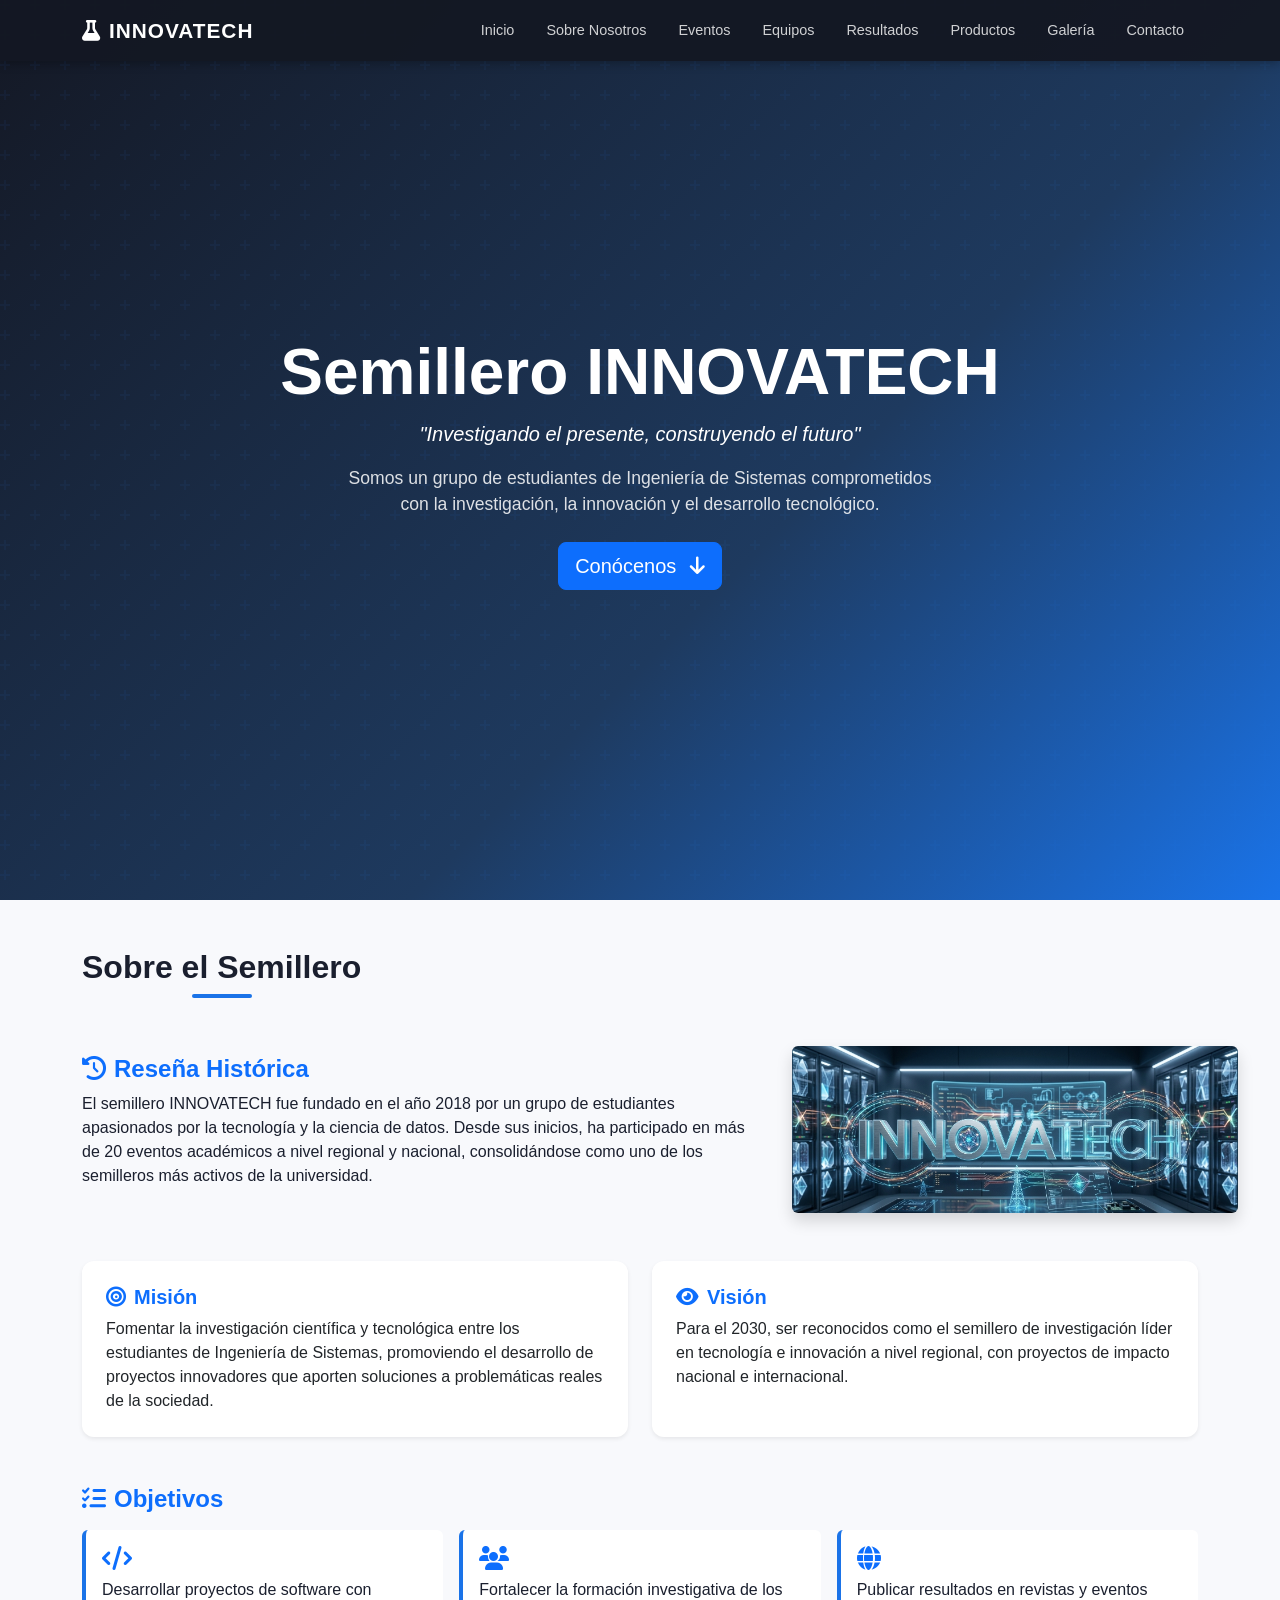
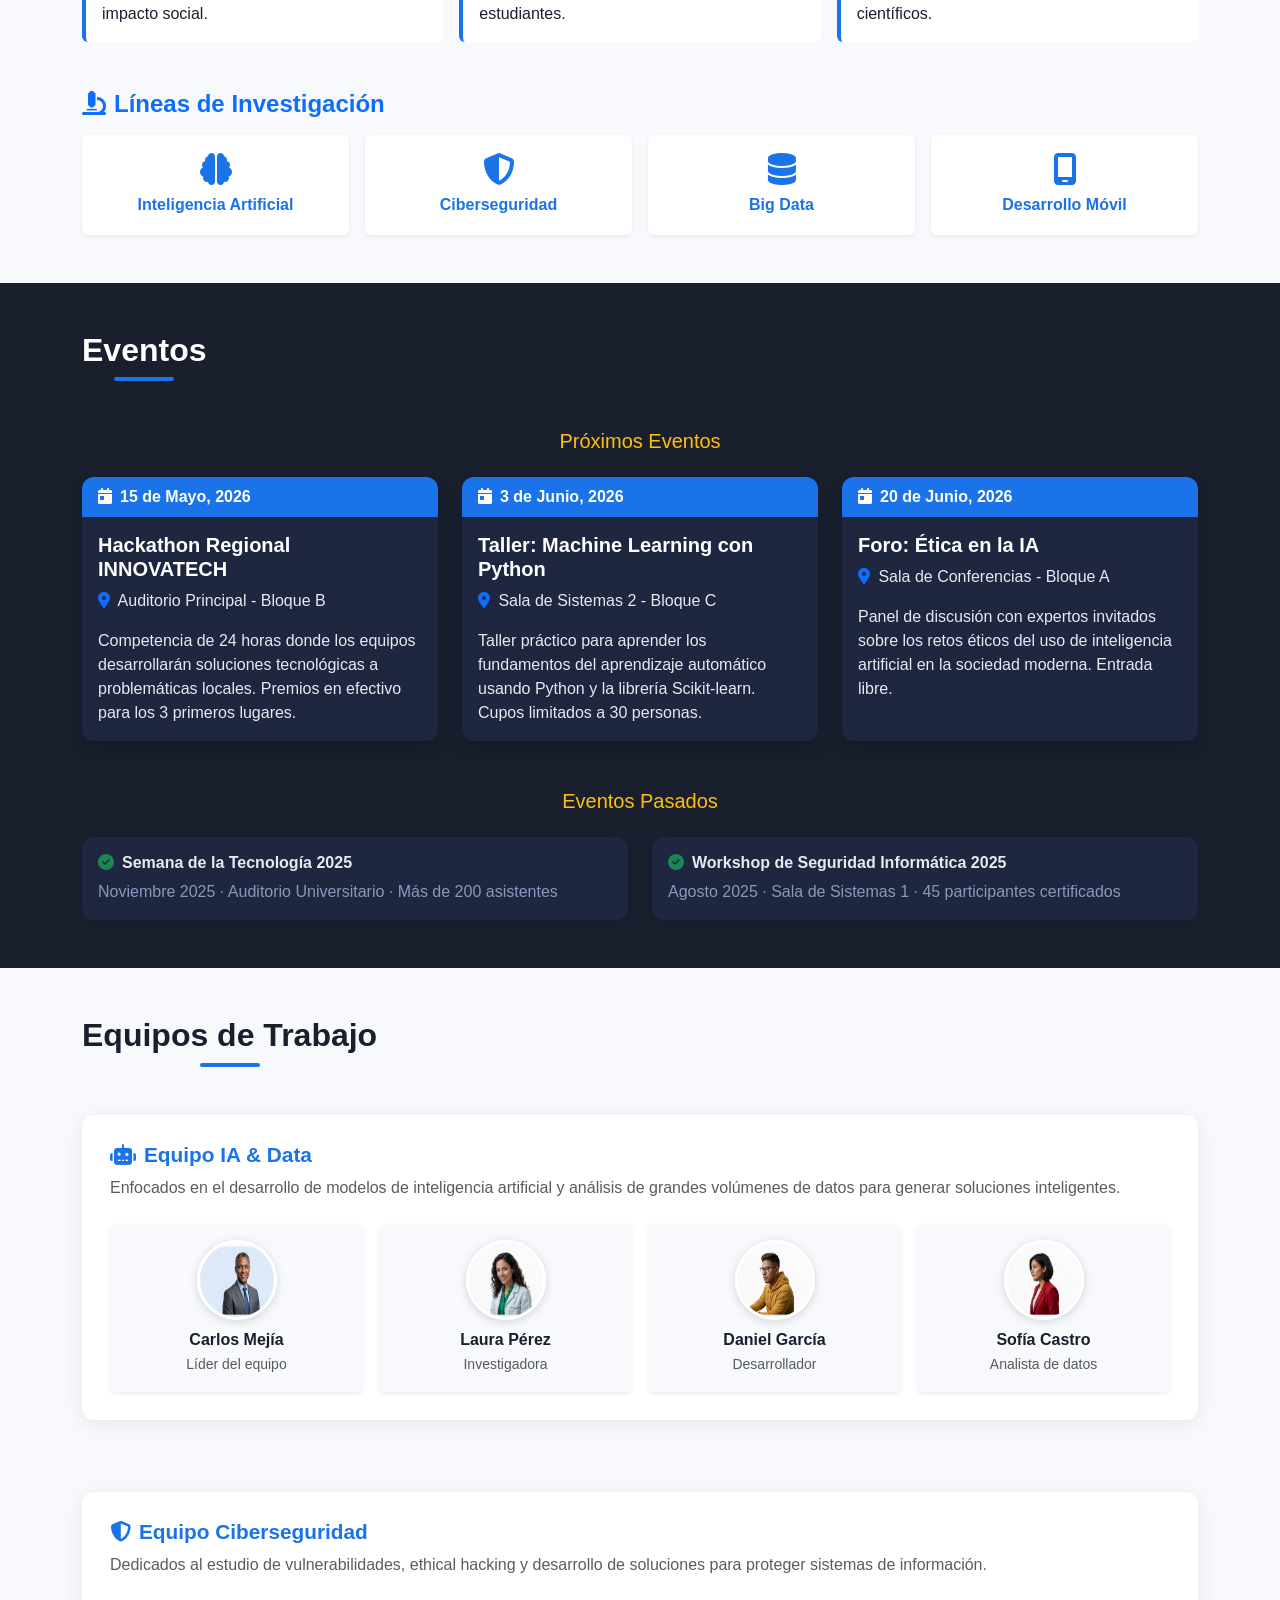
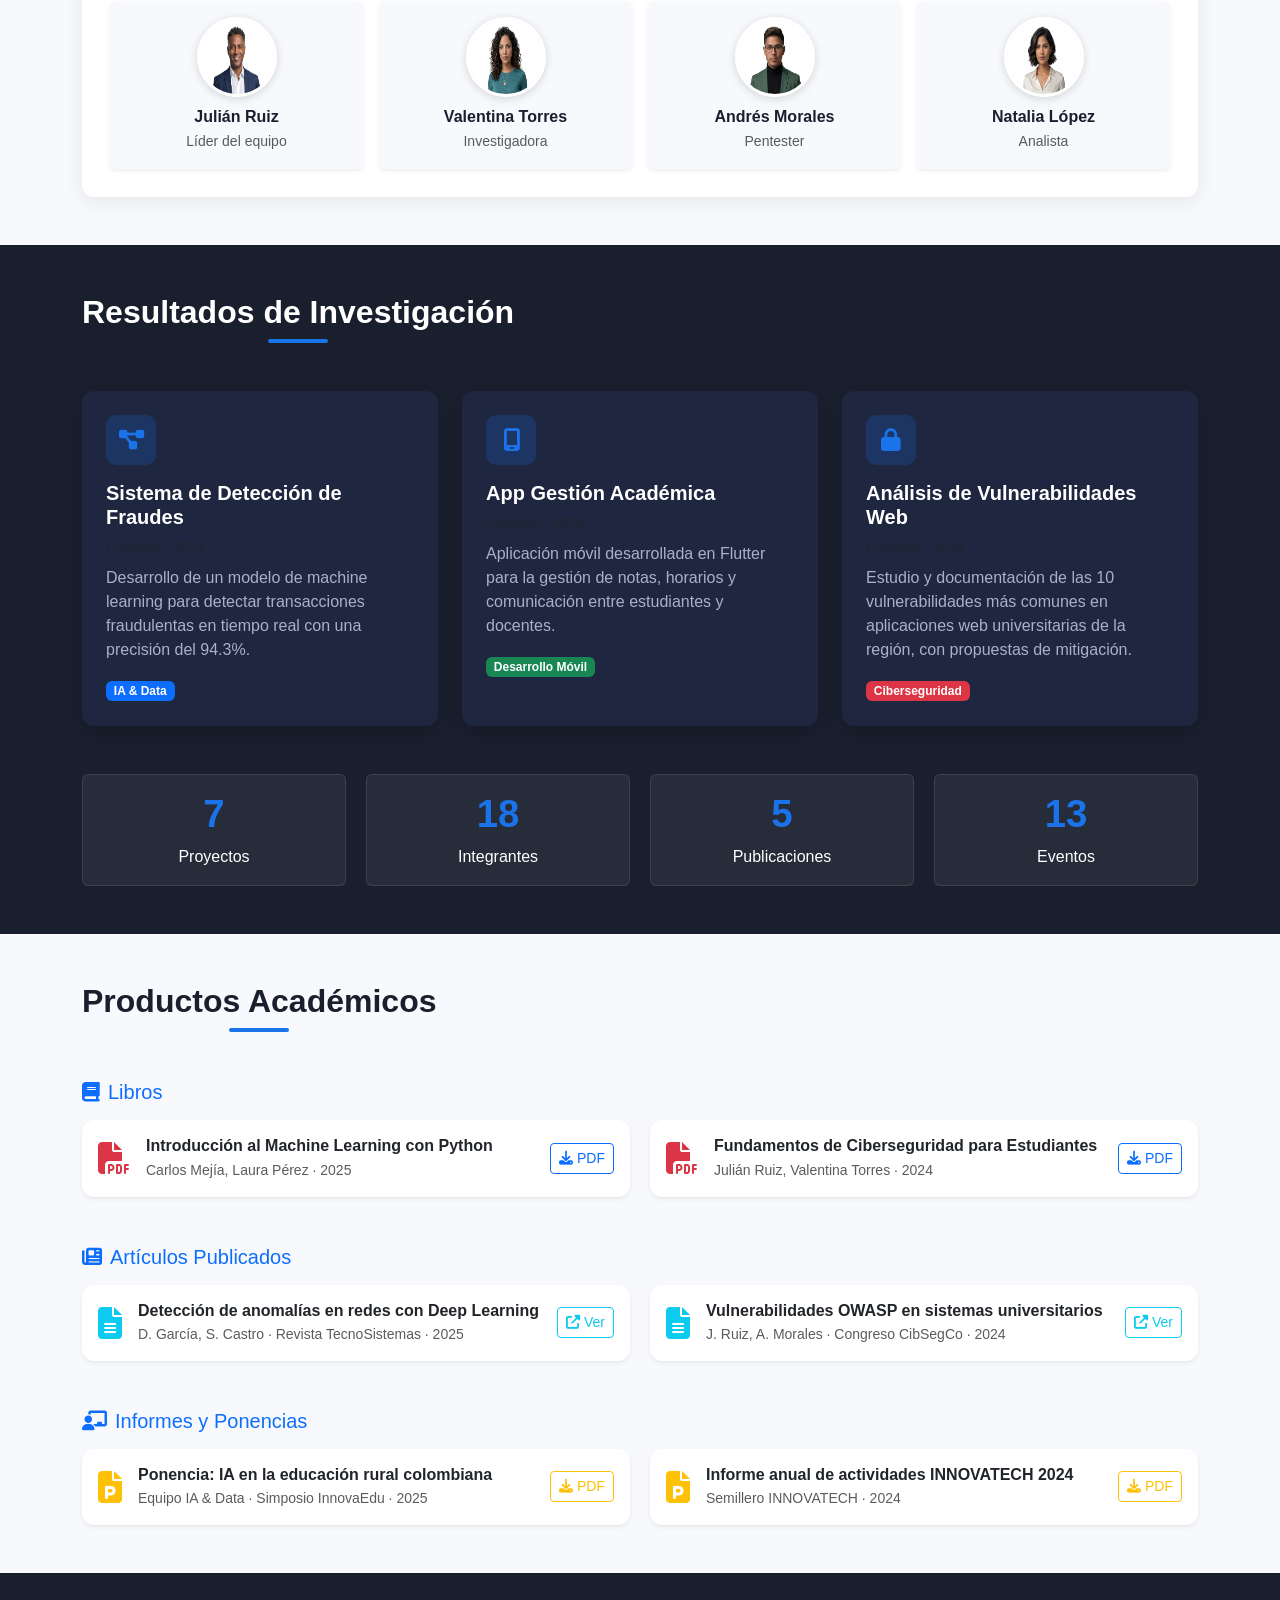
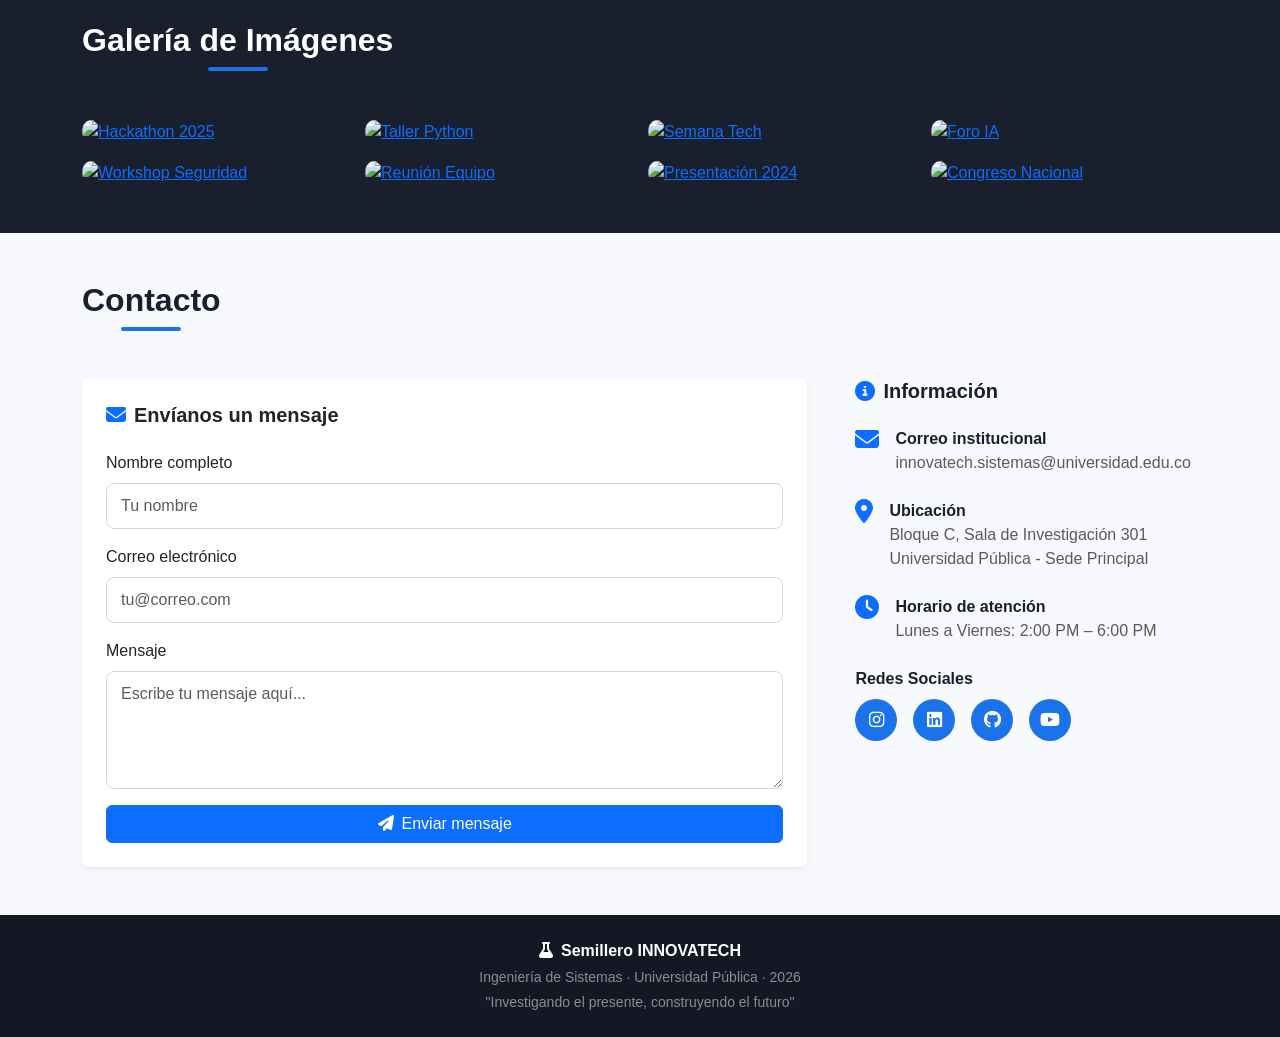
==== index.html @ f6a315cf "Entregable" ====
<!DOCTYPE html>
<html lang="es">

<head>
    <meta charset="UTF-8" />
    <meta name="viewport" content="width=device-width, initial-scale=1.0" />
    <title>INNOVATECH - Semillero de Investigación</title>

    <link rel="stylesheet" href="https://cdn.jsdelivr.net/npm/bootstrap@5.3.0/dist/css/bootstrap.min.css" />
    <link rel="stylesheet" href="https://cdnjs.cloudflare.com/ajax/libs/font-awesome/6.4.0/css/all.min.css" />
    <link rel="stylesheet" href="https://unpkg.com/aos@2.3.1/dist/aos.css" />
    <link rel="stylesheet" href="https://cdnjs.cloudflare.com/ajax/libs/animate.css/4.1.1/animate.min.css" />
    <link rel="stylesheet" href="https://cdnjs.cloudflare.com/ajax/libs/lightbox2/2.11.4/css/lightbox.min.css" />
    <link rel="stylesheet" href="./styles.css" />
</head>

<body>

    <!-- ======= HEADER ======= -->
    <header id="home"> 
        <div class="hero-content container text-center text-white">
            <h1 class="display-3 fw-bold animate__animated animate__fadeInDown">
                Semillero INNOVATECH
            </h1>
            <p class="lead animate__animated animate__fadeInUp animate__delay-1s">
                <em>"Investigando el presente, construyendo el futuro"</em>
            </p>
            <p class="mt-3 animate__animated animate__fadeIn animate__delay-2s hero-desc">
                Somos un grupo de estudiantes de Ingeniería de Sistemas comprometidos
                con la investigación, la innovación y el desarrollo tecnológico.
            </p>
            <a href="#sobre" class="btn btn-primary btn-lg mt-4 animate__animated animate__fadeInUp animate__delay-2s">
                Conócenos <i class="fas fa-arrow-down ms-2"></i>
            </a>
        </div>
    </header>
     
    <!-- ======= NAV ======= -->
    <nav id="navbar" class="navbar navbar-expand-lg navbar-dark">
        <div class="container">
            <a class="navbar-brand fw-bold" href="#home">
                <i class="fas fa-flask me-2"></i>INNOVATECH
            </a>
            <button class="navbar-toggler" type="button" data-bs-toggle="collapse" data-bs-target="#navMenu">
                <span class="navbar-toggler-icon"></span>
            </button>
            <div class="collapse navbar-collapse" id="navMenu">
                <ul class="navbar-nav ms-auto gap-1">
                    <li class="nav-item"><a class="nav-link" href="#home">Inicio</a></li>
                    <li class="nav-item"><a class="nav-link" href="#sobre">Sobre Nosotros</a></li>
                    <li class="nav-item"><a class="nav-link" href="#eventos">Eventos</a></li>
                    <li class="nav-item"><a class="nav-link" href="#equipos">Equipos</a></li>
                    <li class="nav-item"><a class="nav-link" href="#resultados">Resultados</a></li>
                    <li class="nav-item"><a class="nav-link" href="#productos">Productos</a></li>
                    <li class="nav-item"><a class="nav-link" href="#galeria">Galería</a></li>
                    <li class="nav-item"><a class="nav-link" href="#contacto">Contacto</a></li>
                </ul>
            </div>
        </div>
    </nav>

    <!-- ======= MAIN ======= -->
    <main>

        <!-- ======= SOBRE EL SEMILLERO ======= -->
        <section id="sobre" class="section-light">
            <div class="container py-5">
                <h2 class="section-title text-center mb-5" data-aos="fade-up">Sobre el Semillero</h2>

                <!-- Reseña histórica -->
                <div class="sobre-grid mb-5">
                    <article data-aos="fade-right">
                        <h4 class="fw-bold text-primary"><i class="fas fa-history me-2"></i>Reseña Histórica</h4>
                        <p>
                            El semillero INNOVATECH fue fundado en el año 2018 por un grupo de estudiantes
                            apasionados por la tecnología y la ciencia de datos. Desde sus inicios, ha
                            participado en más de 20 eventos académicos a nivel regional y nacional,
                            consolidándose como uno de los semilleros más activos de la universidad.
                        </p>
                    </article>
                    <aside data-aos="fade-left">
                        <img src="../img/nombre.png" class="img-fluid rounded shadow" alt="Historia del semillero" />
                    </aside>
                </div>

                <!-- Misión y Visión -->
                <div class="mision-grid mb-5">
                    <article class="card border-0 shadow-sm sobre-card" data-aos="zoom-in">
                        <div class="card-body p-4">
                            <h5 class="fw-bold text-primary"><i class="fas fa-bullseye me-2"></i>Misión</h5>
                            <p class="mb-0">
                                Fomentar la investigación científica y tecnológica entre los estudiantes de
                                Ingeniería de Sistemas, promoviendo el desarrollo de proyectos innovadores
                                que aporten soluciones a problemáticas reales de la sociedad.
                            </p>
                        </div>
                    </article>
                    <article class="card border-0 shadow-sm sobre-card" data-aos="zoom-in" data-aos-delay="100">
                        <div class="card-body p-4">
                            <h5 class="fw-bold text-primary"><i class="fas fa-eye me-2"></i>Visión</h5>
                            <p class="mb-0">
                                Para el 2030, ser reconocidos como el semillero de investigación líder en
                                tecnología e innovación a nivel regional, con proyectos de impacto nacional
                                e internacional.
                            </p>
                        </div>
                    </article>
                </div>

                <!-- Objetivos -->
                <div class="mb-5" data-aos="fade-up">
                    <h4 class="fw-bold text-primary mb-3"><i class="fas fa-list-check me-2"></i>Objetivos</h4>
                    <div class="objetivos-grid">
                        <div class="objetivo-item p-3 rounded">
                            <i class="fas fa-code text-primary fs-4 mb-2"></i>
                            <p class="mb-0">Desarrollar proyectos de software con impacto social.</p>
                        </div>
                        <div class="objetivo-item p-3 rounded">
                            <i class="fas fa-users text-primary fs-4 mb-2"></i>
                            <p class="mb-0">Fortalecer la formación investigativa de los estudiantes.</p>
                        </div>
                        <div class="objetivo-item p-3 rounded">
                            <i class="fas fa-globe text-primary fs-4 mb-2"></i>
                            <p class="mb-0">Publicar resultados en revistas y eventos científicos.</p>
                        </div>
                    </div>
                </div>

                <!-- Líneas de investigación -->
                <div data-aos="fade-up">
                    <h4 class="fw-bold text-primary mb-3"><i class="fas fa-microscope me-2"></i>Líneas de Investigación
                    </h4>
                    <div class="lineas-grid">
                        <div class="linea-card text-center p-3 rounded shadow-sm">
                            <i class="fas fa-brain fs-2 mb-2"></i>
                            <p class="mb-0 fw-semibold">Inteligencia Artificial</p>
                        </div>
                        <div class="linea-card text-center p-3 rounded shadow-sm">
                            <i class="fas fa-shield-halved fs-2 mb-2"></i>
                            <p class="mb-0 fw-semibold">Ciberseguridad</p>
                        </div>
                        <div class="linea-card text-center p-3 rounded shadow-sm">
                            <i class="fas fa-database fs-2 mb-2"></i>
                            <p class="mb-0 fw-semibold">Big Data</p>
                        </div>
                        <div class="linea-card text-center p-3 rounded shadow-sm">
                            <i class="fas fa-mobile-screen fs-2 mb-2"></i>
                            <p class="mb-0 fw-semibold">Desarrollo Móvil</p>
                        </div>
                    </div>
                </div>
            </div>
        </section>

        <!-- ======= EVENTOS ======= -->
        <section id="eventos" class="section-dark">
            <div class="container py-5">
                <h2 class="section-title text-center mb-5 text-white" data-aos="fade-up">Eventos</h2>

                <h5 class="text-center text-warning mb-4" data-aos="fade-up">Próximos Eventos</h5>
                <div class="eventos-grid mb-5">
                    <article class="card evento-card border-0 shadow" data-aos="fade-up">
                        <div class="card-header evento-header">
                            <i class="fas fa-calendar-day me-2"></i>15 de Mayo, 2026
                        </div>
                        <div class="card-body">
                            <h5 class="card-title fw-bold">Hackathon Regional INNOVATECH</h5>
                            <p class="card-text"><i class="fas fa-location-dot text-primary me-1"></i> Auditorio
                                Principal - Bloque B</p>
                            <p class="card-text">Competencia de 24 horas donde los equipos desarrollarán soluciones
                                tecnológicas a problemáticas locales. Premios en efectivo para los 3 primeros lugares.
                            </p>
                        </div>
                    </article>
                    <article class="card evento-card border-0 shadow" data-aos="fade-up" data-aos-delay="100">
                        <div class="card-header evento-header">
                            <i class="fas fa-calendar-day me-2"></i>3 de Junio, 2026
                        </div>
                        <div class="card-body">
                            <h5 class="card-title fw-bold">Taller: Machine Learning con Python</h5>
                            <p class="card-text"><i class="fas fa-location-dot text-primary me-1"></i> Sala de Sistemas
                                2 - Bloque C</p>
                            <p class="card-text">Taller práctico para aprender los fundamentos del aprendizaje
                                automático usando Python y la librería Scikit-learn. Cupos limitados a 30 personas.</p>
                        </div>
                    </article>
                    <article class="card evento-card border-0 shadow" data-aos="fade-up" data-aos-delay="200">
                        <div class="card-header evento-header">
                            <i class="fas fa-calendar-day me-2"></i>20 de Junio, 2026
                        </div>
                        <div class="card-body">
                            <h5 class="card-title fw-bold">Foro: Ética en la IA</h5>
                            <p class="card-text"><i class="fas fa-location-dot text-primary me-1"></i> Sala de
                                Conferencias - Bloque A</p>
                            <p class="card-text">Panel de discusión con expertos invitados sobre los retos éticos del
                                uso de inteligencia artificial en la sociedad moderna. Entrada libre.</p>
                        </div>
                    </article>
                </div>

                <h5 class="text-center text-warning mb-4" data-aos="fade-up">Eventos Pasados</h5>
                <div class="eventos-pasados-grid">
                    <article class="card evento-pasado border-0 shadow-sm" data-aos="fade-up">
                        <div class="card-body">
                            <h6 class="fw-bold"><i class="fas fa-check-circle text-success me-2"></i>Semana de la
                                Tecnología 2025</h6>
                            <p class="text-muted mb-0">Noviembre 2025 · Auditorio Universitario · Más de 200 asistentes
                            </p>
                        </div>
                    </article>
                    <article class="card evento-pasado border-0 shadow-sm" data-aos="fade-up" data-aos-delay="100">
                        <div class="card-body">
                            <h6 class="fw-bold"><i class="fas fa-check-circle text-success me-2"></i>Workshop de
                                Seguridad Informática 2025</h6>
                            <p class="text-muted mb-0">Agosto 2025 · Sala de Sistemas 1 · 45 participantes certificados
                            </p>
                        </div>
                    </article>
                </div>
            </div>
        </section>

        <!-- ======= EQUIPOS ======= -->
        <section id="equipos" class="section-light">
            <div class="container py-5">
                <h2 class="section-title text-center mb-5" data-aos="fade-up">Equipos de Trabajo</h2>
                 
                <!-- Equipo 1 -->
                <div class="equipo-bloque mb-5" data-aos="fade-up">
                    <div class="equipo-header mb-4">
                        <h4><i class="fas fa-robot me-2"></i>Equipo IA & Data</h4>
                        <p class="text-muted">Enfocados en el desarrollo de modelos de inteligencia artificial y
                            análisis de
                            grandes volúmenes de datos para generar soluciones inteligentes.</p>
                    </div>
                    <div class="integrantes-grid">
                        <div class="integrante-card text-center p-3 rounded shadow-sm" data-aos="zoom-in">
                            <img src="../img/perfil_carlos.png" class="rounded-circle mb-2" width="80" height="80"
                                alt="Carlos Mejía" />
                            <p class="fw-bold mb-0">Carlos Mejía</p>
                            <small class="text-muted">Líder del equipo</small>
                        </div>
                        <div class="integrante-card text-center p-3 rounded shadow-sm" data-aos="zoom-in"
                            data-aos-delay="50">
                            <img src="../img/perfil_laura.png" class="rounded-circle mb-2" width="80" height="80"
                                alt="Laura Pérez" />
                            <p class="fw-bold mb-0">Laura Pérez</p>
                            <small class="text-muted">Investigadora</small>
                        </div>
                        <div class="integrante-card text-center p-3 rounded shadow-sm" data-aos="zoom-in"
                            data-aos-delay="100">
                            <img src="../img/perfil_daniel.png" class="rounded-circle mb-2" width="80" height="80"
                                alt="Daniel García" />
                            <p class="fw-bold mb-0">Daniel García</p>
                            <small class="text-muted">Desarrollador</small>
                        </div>
                        <div class="integrante-card text-center p-3 rounded shadow-sm" data-aos="zoom-in"
                            data-aos-delay="150">
                            <img src="../img/perfil_sofia.png" class="rounded-circle mb-2" width="80" height="80"
                                alt="Sofía Castro" />
                            <p class="fw-bold mb-0">Sofía Castro</p>
                            <small class="text-muted">Analista de datos</small>
                        </div>
                    </div>
                </div>
                 
                <!-- Equipo 2 -->
                <div class="equipo-bloque" data-aos="fade-up">
                    <div class="equipo-header mb-4">
                        <h4><i class="fas fa-shield-halved me-2"></i>Equipo Ciberseguridad</h4>
                        <p class="text-muted">Dedicados al estudio de vulnerabilidades, ethical hacking y desarrollo de
                            soluciones para proteger sistemas de información.</p>
                    </div>
                    <div class="integrantes-grid">
                        <div class="integrante-card text-center p-3 rounded shadow-sm" data-aos="zoom-in">
                            <img src="../img/perfil_julian.png" class="rounded-circle mb-2" width="80" height="80"
                                alt="Julián Ruiz" />
                            <p class="fw-bold mb-0">Julián Ruiz</p>
                            <small class="text-muted">Líder del equipo</small>
                        </div>
                        <div class="integrante-card text-center p-3 rounded shadow-sm" data-aos="zoom-in"
                            data-aos-delay="50">
                            <img src="../img/perfil_valentina.png" class="rounded-circle mb-2" width="80" height="80"
                                alt="Valentina Torres" />
                            <p class="fw-bold mb-0">Valentina Torres</p>
                            <small class="text-muted">Investigadora</small>
                        </div>
                        <div class="integrante-card text-center p-3 rounded shadow-sm" data-aos="zoom-in"
                            data-aos-delay="100">
                            <img src="../img/perfil_andres.png" class="rounded-circle mb-2" width="80" height="80"
                                alt="Andrés Morales" />
                            <p class="fw-bold mb-0">Andrés Morales</p>
                            <small class="text-muted">Pentester</small>
                        </div>
                        <div class="integrante-card text-center p-3 rounded shadow-sm" data-aos="zoom-in"
                            data-aos-delay="150">
                            <img src="../img/perfil_natalia.png" class="rounded-circle mb-2" width="80" height="80"
                                alt="Natalia López" />
                            <p class="fw-bold mb-0">Natalia López</p>
                            <small class="text-muted">Analista</small>
                        </div>
                    </div>
                </div>
            </div>
        </section>

        <!-- ======= RESULTADOS ======= -->
        <section id="resultados" class="section-dark">
            <div class="container py-5">
                <h2 class="section-title text-center mb-5 text-white" data-aos="fade-up">Resultados de Investigación
                </h2>

                <!-- Proyectos -->
                <div class="resultados-grid mb-5">
                    <article class="card resultado-card border-0 shadow" data-aos="fade-up">
                        <div class="card-body p-4">
                            <div class="resultado-icon mb-3"><i class="fas fa-project-diagram"></i></div>
                            <h5 class="fw-bold">Sistema de Detección de Fraudes</h5>
                            <p class="text-muted small mb-2">Proyecto · 2025</p>
                            <p>Desarrollo de un modelo de machine learning para detectar transacciones fraudulentas en
                                tiempo real con una precisión del 94.3%.</p>
                            <span class="badge bg-primary">IA & Data</span>
                        </div>
                    </article>
                    <article class="card resultado-card border-0 shadow" data-aos="fade-up" data-aos-delay="100">
                        <div class="card-body p-4">
                            <div class="resultado-icon mb-3"><i class="fas fa-mobile-screen"></i></div>
                            <h5 class="fw-bold">App Gestión Académica</h5>
                            <p class="text-muted small mb-2">Proyecto · 2024</p>
                            <p>Aplicación móvil desarrollada en Flutter para la gestión de notas, horarios y
                                comunicación entre estudiantes y docentes.</p>
                            <span class="badge bg-success">Desarrollo Móvil</span>
                        </div>
                    </article>
                    <article class="card resultado-card border-0 shadow" data-aos="fade-up" data-aos-delay="200">
                        <div class="card-body p-4">
                            <div class="resultado-icon mb-3"><i class="fas fa-lock"></i></div>
                            <h5 class="fw-bold">Análisis de Vulnerabilidades Web</h5>
                            <p class="text-muted small mb-2">Proyecto · 2024</p>
                            <p>Estudio y documentación de las 10 vulnerabilidades más comunes en aplicaciones web
                                universitarias de la región, con propuestas de mitigación.</p>
                            <span class="badge bg-danger">Ciberseguridad</span>
                        </div>
                    </article>
                </div>

                <!-- Estadísticas -->
                <div class="stats-grid text-center text-white">
                    <div class="stat-box p-3 rounded" data-aos="zoom-in">
                        <h2 class="fw-bold stat-number" data-target="12">0</h2>
                        <p class="mb-0">Proyectos</p>
                    </div>
                    <div class="stat-box p-3 rounded" data-aos="zoom-in" data-aos-delay="100">
                        <h2 class="fw-bold stat-number" data-target="28">0</h2>
                        <p class="mb-0">Integrantes</p>
                    </div>
                    <div class="stat-box p-3 rounded" data-aos="zoom-in" data-aos-delay="200">
                        <h2 class="fw-bold stat-number" data-target="8">0</h2>
                        <p class="mb-0">Publicaciones</p>
                    </div>
                    <div class="stat-box p-3 rounded" data-aos="zoom-in" data-aos-delay="300">
                        <h2 class="fw-bold stat-number" data-target="20">0</h2>
                        <p class="mb-0">Eventos</p>
                    </div>
                </div>
            </div>
        </section>

        <!-- ======= PRODUCTOS ACADÉMICOS ======= -->
        <section id="productos" class="section-light">
            <div class="container py-5">
                <h2 class="section-title text-center mb-5" data-aos="fade-up">Productos Académicos</h2>

                <!-- Libros -->
                <h5 class="text-primary mb-3" data-aos="fade-up"><i class="fas fa-book me-2"></i>Libros</h5>
                <div class="productos-grid mb-5">
                    <article class="card producto-card border-0 shadow-sm" data-aos="fade-up">
                        <div class="card-body d-flex align-items-center gap-3">
                            <i class="fas fa-file-pdf text-danger fs-2"></i>
                            <div class="flex-grow-1">
                                <h6 class="fw-bold mb-1">Introducción al Machine Learning con Python</h6>
                                <p class="text-muted small mb-0">Carlos Mejía, Laura Pérez · 2025</p>
                            </div>
                            <a href="#" class="btn btn-sm btn-outline-primary"><i
                                    class="fas fa-download me-1"></i>PDF</a>
                        </div>
                    </article>
                    <article class="card producto-card border-0 shadow-sm" data-aos="fade-up" data-aos-delay="100">
                        <div class="card-body d-flex align-items-center gap-3">
                            <i class="fas fa-file-pdf text-danger fs-2"></i>
                            <div class="flex-grow-1">
                                <h6 class="fw-bold mb-1">Fundamentos de Ciberseguridad para Estudiantes</h6>
                                <p class="text-muted small mb-0">Julián Ruiz, Valentina Torres · 2024</p>
                            </div>
                            <a href="#" class="btn btn-sm btn-outline-primary"><i
                                    class="fas fa-download me-1"></i>PDF</a>
                        </div>
                    </article>
                </div>

                <!-- Artículos -->
                <h5 class="text-primary mb-3" data-aos="fade-up"><i class="fas fa-newspaper me-2"></i>Artículos
                    Publicados</h5>
                <div class="productos-grid mb-5">
                    <article class="card producto-card border-0 shadow-sm" data-aos="fade-up">
                        <div class="card-body d-flex align-items-center gap-3">
                            <i class="fas fa-file-lines text-info fs-2"></i>
                            <div class="flex-grow-1">
                                <h6 class="fw-bold mb-1">Detección de anomalías en redes con Deep Learning</h6>
                                <p class="text-muted small mb-0">D. García, S. Castro · Revista TecnoSistemas · 2025</p>
                            </div>
                            <a href="#" class="btn btn-sm btn-outline-info"><i
                                    class="fas fa-external-link-alt me-1"></i>Ver</a>
                        </div>
                    </article>
                    <article class="card producto-card border-0 shadow-sm" data-aos="fade-up" data-aos-delay="100">
                        <div class="card-body d-flex align-items-center gap-3">
                            <i class="fas fa-file-lines text-info fs-2"></i>
                            <div class="flex-grow-1">
                                <h6 class="fw-bold mb-1">Vulnerabilidades OWASP en sistemas universitarios</h6>
                                <p class="text-muted small mb-0">J. Ruiz, A. Morales · Congreso CibSegCo · 2024</p>
                            </div>
                            <a href="#" class="btn btn-sm btn-outline-info"><i
                                    class="fas fa-external-link-alt me-1"></i>Ver</a>
                        </div>
                    </article>
                </div>

                <!-- Ponencias -->
                <h5 class="text-primary mb-3" data-aos="fade-up"><i class="fas fa-chalkboard-teacher me-2"></i>Informes
                    y Ponencias</h5>
                <div class="productos-grid">
                    <article class="card producto-card border-0 shadow-sm" data-aos="fade-up">
                        <div class="card-body d-flex align-items-center gap-3">
                            <i class="fas fa-file-powerpoint text-warning fs-2"></i>
                            <div class="flex-grow-1">
                                <h6 class="fw-bold mb-1">Ponencia: IA en la educación rural colombiana</h6>
                                <p class="text-muted small mb-0">Equipo IA & Data · Simposio InnovaEdu · 2025</p>
                            </div>
                            <a href="#" class="btn btn-sm btn-outline-warning"><i
                                    class="fas fa-download me-1"></i>PDF</a>
                        </div>
                    </article>
                    <article class="card producto-card border-0 shadow-sm" data-aos="fade-up" data-aos-delay="100">
                        <div class="card-body d-flex align-items-center gap-3">
                            <i class="fas fa-file-powerpoint text-warning fs-2"></i>
                            <div class="flex-grow-1">
                                <h6 class="fw-bold mb-1">Informe anual de actividades INNOVATECH 2024</h6>
                                <p class="text-muted small mb-0">Semillero INNOVATECH · 2024</p>
                            </div>
                            <a href="#" class="btn btn-sm btn-outline-warning"><i
                                    class="fas fa-download me-1"></i>PDF</a>
                        </div>
                    </article>
                </div>
            </div>
        </section>

        <!-- ======= GALERÍA ======= -->
        <section id="galeria" class="section-dark">
            <div class="container py-5">
                <h2 class="section-title text-center mb-5 text-white" data-aos="fade-up">Galería de Imágenes</h2>
                <div class="galeria-grid">
                    <a href="https://media.licdn.com/dms/image/v2/C4D12AQGS8IjGyCs61Q/article-cover_image-shrink_720_1280/article-cover_image-shrink_720_1280/0/1555435993141?e=2147483647&v=beta&t=KVg8fUUCIHq3Wr_XIo5mGbhjsXKl8ZYjFd_8mNKbhN0"
                        data-lightbox="galeria" data-title="Hackathon 2025" data-aos="zoom-in">
                        <img src="https://media.licdn.com/dms/image/v2/C4D12AQGS8IjGyCs61Q/article-cover_image-shrink_720_1280/article-cover_image-shrink_720_1280/0/1555435993141?e=2147483647&v=beta&t=KVg8fUUCIHq3Wr_XIo5mGbhjsXKl8ZYjFd_8mNKbhN0"
                            class="galeria-img rounded" alt="Hackathon 2025" />
                    </a>
                    <a href="https://www.orsys.fr/orsys-lemag/wp-content/uploads/2022/07/Python_r-e1657096550244.png"
                        data-lightbox="galeria" data-title="Taller Python" data-aos="zoom-in" data-aos-delay="50">
                        <img src="https://www.orsys.fr/orsys-lemag/wp-content/uploads/2022/07/Python_r-e1657096550244.png"
                            class="galeria-img rounded" alt="Taller Python" />
                    </a>
                    <a href="https://scaleupbog.co/wp-content/uploads/2025/07/Colombia-tech-week-1-e1752701908160.jpg"
                        data-lightbox="galeria" data-title="Semana de la Tecnología" data-aos="zoom-in"
                        data-aos-delay="100">
                        <img src="https://scaleupbog.co/wp-content/uploads/2025/07/Colombia-tech-week-1-e1752701908160.jpg"
                            class="galeria-img rounded" alt="Semana Tech" />
                    </a>
                    <a href="https://www.goodrebels.com/wp-content/uploads/2025/03/foto-2.png" data-lightbox="galeria"
                        data-title="Foro de IA" data-aos="zoom-in" data-aos-delay="150">
                        <img src="https://www.goodrebels.com/wp-content/uploads/2025/03/foto-2.png"
                            class="galeria-img rounded" alt="Foro IA" />
                    </a>
                    <a href="https://cdn.conmebol.com/wp-content/uploads/2021/02/workshop-seguridad.jpg"
                        data-lightbox="galeria" data-title="Workshop Seguridad" data-aos="zoom-in" data-aos-delay="200">
                        <img src="https://cdn.conmebol.com/wp-content/uploads/2021/02/workshop-seguridad.jpg"
                            class="galeria-img rounded" alt="Workshop Seguridad" />
                    </a>
                    <a href="https://centenariooficinas.pe/wp-content/uploads/2025/04/Banner_nota-blog-y-foto.jpg"
                        data-lightbox="galeria" data-title="Reunión de Equipo" data-aos="zoom-in" data-aos-delay="250">
                        <img src="https://centenariooficinas.pe/wp-content/uploads/2025/04/Banner_nota-blog-y-foto.jpg"
                            class="galeria-img rounded" alt="Reunión Equipo" />
                    </a>
                    <a href="https://img.computing.es/wp-content/uploads/2023/12/18171448/tendencias-2024.jpg"
                        data-lightbox="galeria" data-title="Presentación 2024" data-aos="zoom-in" data-aos-delay="300">
                        <img src="https://img.computing.es/wp-content/uploads/2023/12/18171448/tendencias-2024.jpg"
                            class="galeria-img rounded" alt="Presentación 2024" />
                    </a>
                    <a href="https://centrodeinformacion.manizales.gov.co/wp-content/uploads/2025/08/WhatsApp-Image-2025-08-19-at-10.52.58-AM-1-1024x768.jpeg"
                        data-lightbox="galeria" data-title="Congreso Nacional" data-aos="zoom-in" data-aos-delay="350">
                        <img src="https://centrodeinformacion.manizales.gov.co/wp-content/uploads/2025/08/WhatsApp-Image-2025-08-19-at-10.52.58-AM-1-1024x768.jpeg"
                            class="galeria-img rounded" alt="Congreso Nacional" />
                    </a>
                </div>
            </div>
        </section>

        <!-- ======= CONTACTO ======= -->
        <section id="contacto" class="section-light">
            <div class="container py-5">
                <h2 class="section-title text-center mb-5" data-aos="fade-up">Contacto</h2>

                <div class="contacto-grid">
                    <!-- Formulario -->
                    <article data-aos="fade-right">
                        <div class="card border-0 shadow-sm p-4">
                            <h5 class="fw-bold mb-4"><i class="fas fa-envelope me-2 text-primary"></i>Envíanos un
                                mensaje</h5>
                            <div id="form-alerta" class="d-none"></div>
                            <div class="mb-3">
                                <label class="form-label">Nombre completo</label>
                                <input type="text" id="nombre" class="form-control" placeholder="Tu nombre" />
                            </div>
                            <div class="mb-3">
                                <label class="form-label">Correo electrónico</label>
                                <input type="email" id="correo" class="form-control" placeholder="tu@correo.com" />
                            </div>
                            <div class="mb-3">
                                <label class="form-label">Mensaje</label>
                                <textarea id="mensaje" class="form-control" rows="4"
                                    placeholder="Escribe tu mensaje aquí..."></textarea>
                            </div>
                            <button type="button" class="btn btn-primary" onclick="enviarFormulario()">
                                <i class="fas fa-paper-plane me-2"></i>Enviar mensaje
                            </button>
                        </div>
                    </article>

                    <!-- Información lateral -->
                    <aside data-aos="fade-left">
                        <h5 class="fw-bold mb-4"><i class="fas fa-info-circle me-2 text-primary"></i>Información</h5>
                        <div class="d-flex align-items-start gap-3 mb-4">
                            <i class="fas fa-envelope text-primary fs-4"></i>
                            <div>
                                <p class="fw-semibold mb-0">Correo institucional</p>
                                <p class="text-muted mb-0">innovatech.sistemas@universidad.edu.co</p>
                            </div>
                        </div>
                        <div class="d-flex align-items-start gap-3 mb-4">
                            <i class="fas fa-location-dot text-primary fs-4"></i>
                            <div>
                                <p class="fw-semibold mb-0">Ubicación</p>
                                <p class="text-muted mb-0">Bloque C, Sala de Investigación 301<br />Universidad Pública
                                    - Sede Principal</p>
                            </div>
                        </div>
                        <div class="d-flex align-items-start gap-3 mb-4">
                            <i class="fas fa-clock text-primary fs-4"></i>
                            <div>
                                <p class="fw-semibold mb-0">Horario de atención</p>
                                <p class="text-muted mb-0">Lunes a Viernes: 2:00 PM – 6:00 PM</p>
                            </div>
                        </div>
                        <div>
                            <p class="fw-semibold mb-2">Redes Sociales</p>
                            <div class="d-flex gap-3">
                                <a href="#" class="social-btn"><i class="fab fa-instagram"></i></a>
                                <a href="#" class="social-btn"><i class="fab fa-linkedin"></i></a>
                                <a href="#" class="social-btn"><i class="fab fa-github"></i></a>
                                <a href="#" class="social-btn"><i class="fab fa-youtube"></i></a>
                            </div>
                        </div>
                    </aside>
                </div>
            </div>
        </section>

    </main>

    <!-- ======= FOOTER ======= -->
    <footer class="footer-section py-4 text-center text-white">
        <div class="container">
            <p class="mb-1 fw-bold"><i class="fas fa-flask me-2"></i>Semillero INNOVATECH</p>
            <p class="mb-1 text-white-50 small">Ingeniería de Sistemas · Universidad Pública · 2026</p>
            <p class="mb-0 text-white-50 small">"Investigando el presente, construyendo el futuro"</p>
        </div>
    </footer>

    <script src="https://cdn.jsdelivr.net/npm/bootstrap@5.3.0/dist/js/bootstrap.bundle.min.js"></script>
    <script src="https://unpkg.com/aos@2.3.1/dist/aos.js"></script>
    <script src="https://cdnjs.cloudflare.com/ajax/libs/lightbox2/2.11.4/js/lightbox.min.js"></script>
    <script src="./main.js"></script>
</body>

</html>
---- styles.css ----
:root {
    --primary: #1a73e8;
    --primary-dark: #1558b0;
    --secondary: #34a853;
    --dark-bg: #1a1f2e;
    --dark-bg2: #141824;
    --light-bg: #f8f9fc;
    --text-dark: #1a1f2e;
    --text-muted: #6c757d;
    --card-shadow: 0 4px 20px rgba(0, 0, 0, 0.08);
    --radius: 12px;
}

* {
    margin: 0;
    padding: 0;
    box-sizing: border-box;
}

html {
    scroll-behavior: smooth;
}

body {
    font-family: 'Segoe UI', Tahoma, Geneva, Verdana, sans-serif;
    color: var(--text-dark);
    background-color: var(--dark-bg2);
    display: grid;
    grid-template-columns: 100%;
    grid-template-rows: auto 0 1fr auto;
    grid-template-areas:
        "header"
        "nav"
        "main"
        "footer";
    min-height: 100vh;
    width: 100%;
}

/* 
   HEADER
*/
header {
    grid-area: header;
    background: linear-gradient(135deg, var(--dark-bg2) 0%, #1e3a5f 60%, #1a73e8 100%);
    position: relative;
    overflow: hidden;
    display: flex;
    flex-direction: column;
    justify-content: center;
    align-items: center;
    min-height: 100vh;
}

header::before {
    content: '';
    position: absolute;
    inset: 0;
    background: url("data:image/svg+xml,%3Csvg width='60' height='60' viewBox='0 0 60 60' xmlns='http://www.w3.org/2000/svg'%3E%3Cg fill='none' fill-rule='evenodd'%3E%3Cg fill='%231a73e8' fill-opacity='0.06'%3E%3Cpath d='M36 34v-4h-2v4h-4v2h4v4h2v-4h4v-2h-4zm0-30V0h-2v4h-4v2h4v4h2V6h4V4h-4zM6 34v-4H4v4H0v2h4v4h2v-4h4v-2H6zM6 4V0H4v4H0v2h4v4h2V6h4V4H6z'/%3E%3C/g%3E%3C/g%3E%3C/svg%3E");
}

/* 
   NAV
*/
nav#navbar {
    position: fixed;
    top: 0;
    left: 0;
    width: 100%;
    background-color: rgba(20, 24, 36, 0.97);
    padding: 10px 0;
    box-shadow: 0 2px 10px rgba(0, 0, 0, 0.3);
    z-index: 1000;
}

.navbar-brand {
    font-size: 1.3rem;
    letter-spacing: 1px;
    color: #fff !important;
}

.nav-link {
    color: rgba(255, 255, 255, 0.8) !important;
    font-size: 0.9rem;
    padding: 6px 14px !important;
    border-radius: 6px;
    transition: all 0.2s ease;
}

.nav-link:hover,
.nav-link.active {
    color: #fff !important;
    background-color: rgba(26, 115, 232, 0.3);
}

.hero-content {
    position: relative;
    z-index: 1;
    text-align: center;
    padding: 0 16px;
}

.hero-desc {
    max-width: 600px;
    margin: 0 auto;
    font-size: 1.1rem;
    color: rgba(255, 255, 255, 0.85);
}

/* 
   MAIN
*/
main {
    grid-area: main;
    display: flex;
    flex-direction: column;
}

/* 
   SECCIONES
*/
.section-light {
    background-color: var(--light-bg);
}

.section-dark {
    background-color: var(--dark-bg);
}

.section-title {
    font-size: 2rem;
    font-weight: 700;
    position: relative;
    display: inline-block;
    padding-bottom: 12px;
}

.section-title::after {
    content: '';
    position: absolute;
    left: 50%;
    transform: translateX(-50%);
    bottom: 0;
    width: 60px;
    height: 4px;
    background: var(--primary);
    border-radius: 2px;
}

/* 
   SOBRE EL SEMILLERO
*/

/* Reseña historica */
.sobre-grid {
    display: grid;
    grid-template-columns: 60% 40%;
    grid-template-areas: "articulo imagen";
    gap: 40px;
    align-items: center;
}

.sobre-grid article {
    grid-area: articulo;
}

.sobre-grid aside {
    grid-area: imagen;
}

/* Misión y visión */
.mision-grid {
    display: grid;
    grid-template-columns: 1fr 1fr;
    gap: 24px;
}

/* Objetivos */
.objetivos-grid {
    display: grid;
    grid-template-columns: repeat(3, 1fr);
    gap: 16px;
}

/* Líneas de investigación */
.lineas-grid {
    display: grid;
    grid-template-columns: repeat(4, 1fr);
    gap: 16px;
}

/* 
   EVENTOS
*/

/* Próximos */
.eventos-grid {
    display: grid;
    grid-template-columns: repeat(3, 1fr);
    gap: 24px;
}

/* Pasados */
.eventos-pasados-grid {
    display: grid;
    grid-template-columns: repeat(2, 1fr);
    gap: 24px;
}

/* 
   EQUIPOS
*/
.equipo-bloque {
    background: #fff;
    border-radius: var(--radius);
    padding: 28px;
    box-shadow: var(--card-shadow);
}

.equipo-header h4 {
    color: var(--primary);
    font-weight: 700;
    font-size: 1.3rem;
}

/* Integrantes */
.integrantes-grid {
    display: grid;
    grid-template-columns: repeat(4, 1fr);
    gap: 16px;
}

/* 
   RESULTADOS
 */

/* Proyectos */
.resultados-grid {
    display: grid;
    grid-template-columns: repeat(3, 1fr);
    gap: 24px;
}

/* Estadísticas */
.stats-grid {
    display: grid;
    grid-template-columns: repeat(4, 1fr);
    gap: 20px;
    margin-top: 40px;
}

/* 
   PRODUCTOS
*/

/* libros, artículos, ponencias */
.productos-grid {
    display: grid;
    grid-template-columns: repeat(2, 1fr);
    gap: 20px;
}

/* 
   GALERÍA
*/
.galeria-grid {
    display: grid;
    grid-template-columns: repeat(4, 1fr);
    gap: 16px;
}

.galeria-grid a {
    display: block;
    overflow: hidden;
    border-radius: var(--radius);
}

/* 
   CONTACTO
*/

/* Formulario y info */
.contacto-grid {
    display: grid;
    grid-template-columns: 65% 35%;
    gap: 48px;
    align-items: start;
}

/* 
   ESTILOS DE COMPONENTES
*/

/* Sobre el semillero */
.sobre-card {
    border-radius: var(--radius);
    transition: transform 0.3s ease, box-shadow 0.3s ease;
    background: #fff;
    height: 100%;
}

.sobre-card:hover {
    transform: translateY(-4px);
    box-shadow: var(--card-shadow) !important;
}

/* Objetivos */
.objetivo-item {
    background: #fff;
    border-left: 4px solid var(--primary);
    transition: transform 0.2s ease;
    height: 100%;
}

.objetivo-item:hover {
    transform: translateX(4px);
}

/* Líneas de investigación */
.linea-card {
    background: #fff;
    color: var(--primary);
    border: 2px solid transparent;
    transition: all 0.3s ease;
    cursor: default;
}

.linea-card:hover {
    border-color: var(--primary);
    background: var(--primary);
    color: #fff;
    transform: translateY(-4px);
}

/* Eventos */
.evento-card {
    border-radius: var(--radius);
    background: #1e2640;
    color: #e8eaf0;
    transition: transform 0.3s ease;
}

.evento-card:hover {
    transform: translateY(-5px);
}

.evento-header {
    background: var(--primary);
    color: #fff;
    font-weight: 600;
    border-radius: var(--radius) var(--radius) 0 0 !important;
    border: none;
}

.evento-card .card-title {
    color: #fff;
}

.evento-pasado {
    background: #1e2640;
    border-radius: var(--radius);
    color: #e8eaf0;
}

.evento-pasado .text-muted {
    color: #8899bb !important;
}

/* Integrantes */
.integrante-card {
    background: var(--light-bg);
    transition: all 0.3s ease;
    cursor: default;
}

.integrante-card:hover {
    background: var(--primary);
    color: #fff;
    transform: translateY(-4px);
    box-shadow: 0 8px 20px rgba(26, 115, 232, 0.3);
}

.integrante-card:hover .text-muted {
    color: rgba(255, 255, 255, 0.8) !important;
}

.integrante-card img {
    border: 3px solid #fff;
    box-shadow: 0 2px 10px rgba(0, 0, 0, 0.15);
}

/* Resultados */
.resultado-card {
    border-radius: var(--radius);
    background: #1e2640;
    color: #e8eaf0;
    transition: transform 0.3s ease;
}

.resultado-card:hover {
    transform: translateY(-5px);
}

.resultado-card h5 {
    color: #fff;
}

.resultado-card p {
    color: #aab0c8;
}

.resultado-icon {
    width: 50px;
    height: 50px;
    border-radius: 10px;
    background: rgba(26, 115, 232, 0.2);
    display: flex;
    align-items: center;
    justify-content: center;
    color: var(--primary);
    font-size: 1.4rem;
}

/* Stats */
.stat-box {
    background: rgba(255, 255, 255, 0.06);
    border: 1px solid rgba(255, 255, 255, 0.1);
    border-radius: var(--radius);
    transition: background 0.3s ease;
}

.stat-box:hover {
    background: rgba(26, 115, 232, 0.2);
}

.stat-number {
    font-size: 2.4rem;
    color: var(--primary);
}

/* Productos */
.producto-card {
    border-radius: var(--radius);
    background: #fff;
    transition: transform 0.2s ease, box-shadow 0.2s ease;
}

.producto-card:hover {
    transform: translateY(-3px);
    box-shadow: 0 8px 24px rgba(0, 0, 0, 0.12) !important;
}

/* Galería */
.galeria-img {
    width: 100%;
    height: 200px;
    object-fit: cover;
    transition: transform 0.3s ease, opacity 0.3s ease;
    cursor: pointer;
}

.galeria-img:hover {
    transform: scale(1.04);
    opacity: 0.9;
}

/* Contacto */
.form-control {
    border-radius: 8px;
    border: 1px solid #d0d7e8;
    padding: 10px 14px;
    transition: border-color 0.2s ease, box-shadow 0.2s ease;
}

.form-control:focus {
    border-color: var(--primary);
    box-shadow: 0 0 0 3px rgba(26, 115, 232, 0.15);
}

.social-btn {
    display: inline-flex;
    align-items: center;
    justify-content: center;
    width: 42px;
    height: 42px;
    border-radius: 50%;
    background: var(--primary);
    color: #fff;
    font-size: 1.1rem;
    text-decoration: none;
    transition: all 0.3s ease;
}

.social-btn:hover {
    background: var(--primary-dark);
    color: #fff;
    transform: translateY(-3px);
    box-shadow: 0 6px 16px rgba(26, 115, 232, 0.4);
}

/*
   FOOTER
*/
footer {
    grid-area: footer;
    background-color: var(--dark-bg2);
}

/*
   RESPONSIVE - TABLET
*/
@media (max-width: 992px) {

    .sobre-grid {
        grid-template-columns: 100%;
        grid-template-areas:
            "articulo"
            "imagen";
    }

    .mision-grid {
        grid-template-columns: 1fr;
    }

    .lineas-grid {
        grid-template-columns: repeat(2, 1fr);
    }

    .eventos-grid {
        grid-template-columns: 1fr;
    }

    .integrantes-grid {
        grid-template-columns: repeat(2, 1fr);
    }

    .resultados-grid {
        grid-template-columns: 1fr;
    }

    .stats-grid {
        grid-template-columns: repeat(2, 1fr);
    }

    .galeria-grid {
        grid-template-columns: repeat(2, 1fr);
    }

    .contacto-grid {
        grid-template-columns: 1fr;
        gap: 32px;
    }
}

/* 
   RESPONSIVE - MÓVIL
*/
@media (max-width: 576px) {

    .section-title {
        font-size: 1.6rem;
    }

    header {
        min-height: 100svh;
    }

    .hero-content h1 {
        font-size: 2rem;
    }

    .hero-desc {
        font-size: 1rem;
    }

    .objetivos-grid {
        grid-template-columns: 1fr;
    }

    .lineas-grid {
        grid-template-columns: repeat(2, 1fr);
    }

    .eventos-pasados-grid {
        grid-template-columns: 1fr;
    }

    .equipo-bloque {
        padding: 18px;
    }

    .integrantes-grid {
        grid-template-columns: repeat(2, 1fr);
    }

    .stats-grid {
        grid-template-columns: repeat(2, 1fr);
    }

    .stat-number {
        font-size: 1.8rem;
    }

    .productos-grid {
        grid-template-columns: 1fr;
    }

    .galeria-grid {
        grid-template-columns: repeat(2, 1fr);
    }

    .galeria-img {
        height: 140px;
    }

    .nav-link {
        padding: 8px 10px !important;
        font-size: 0.85rem;
    }
}
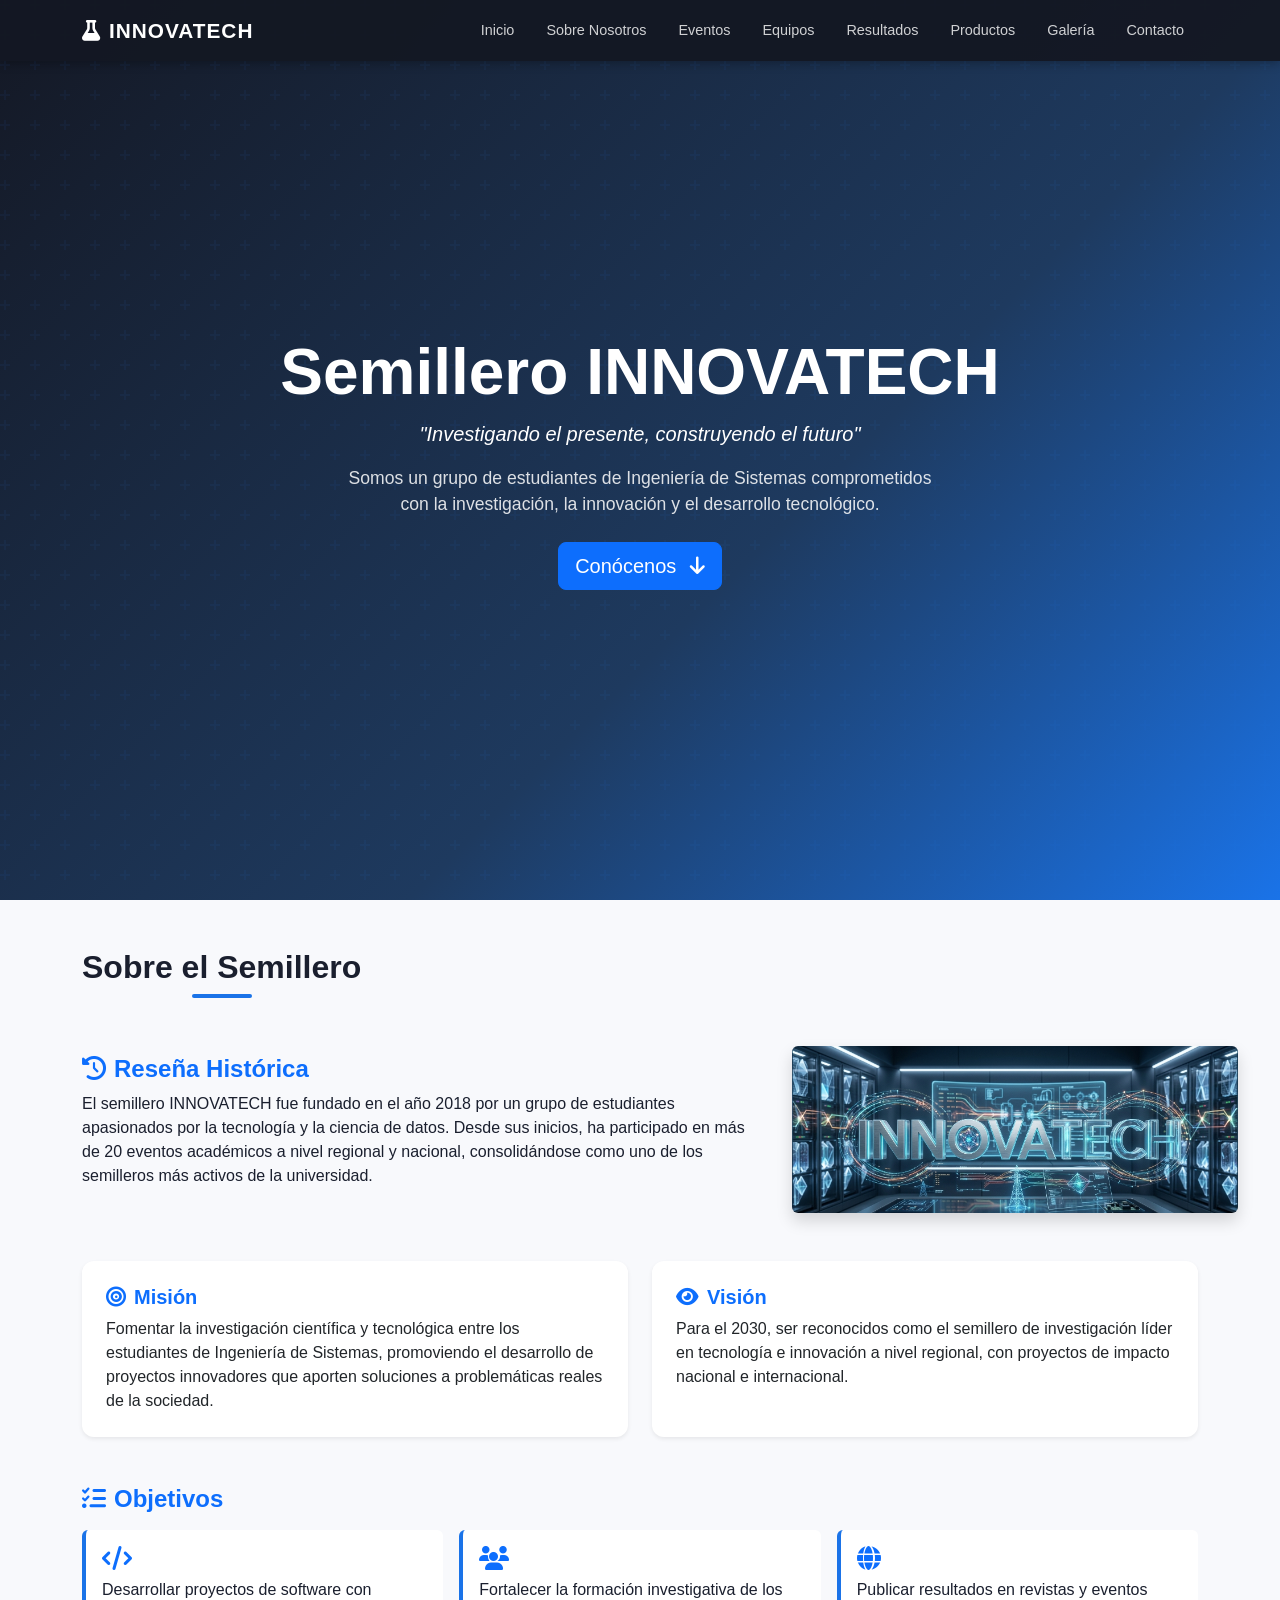
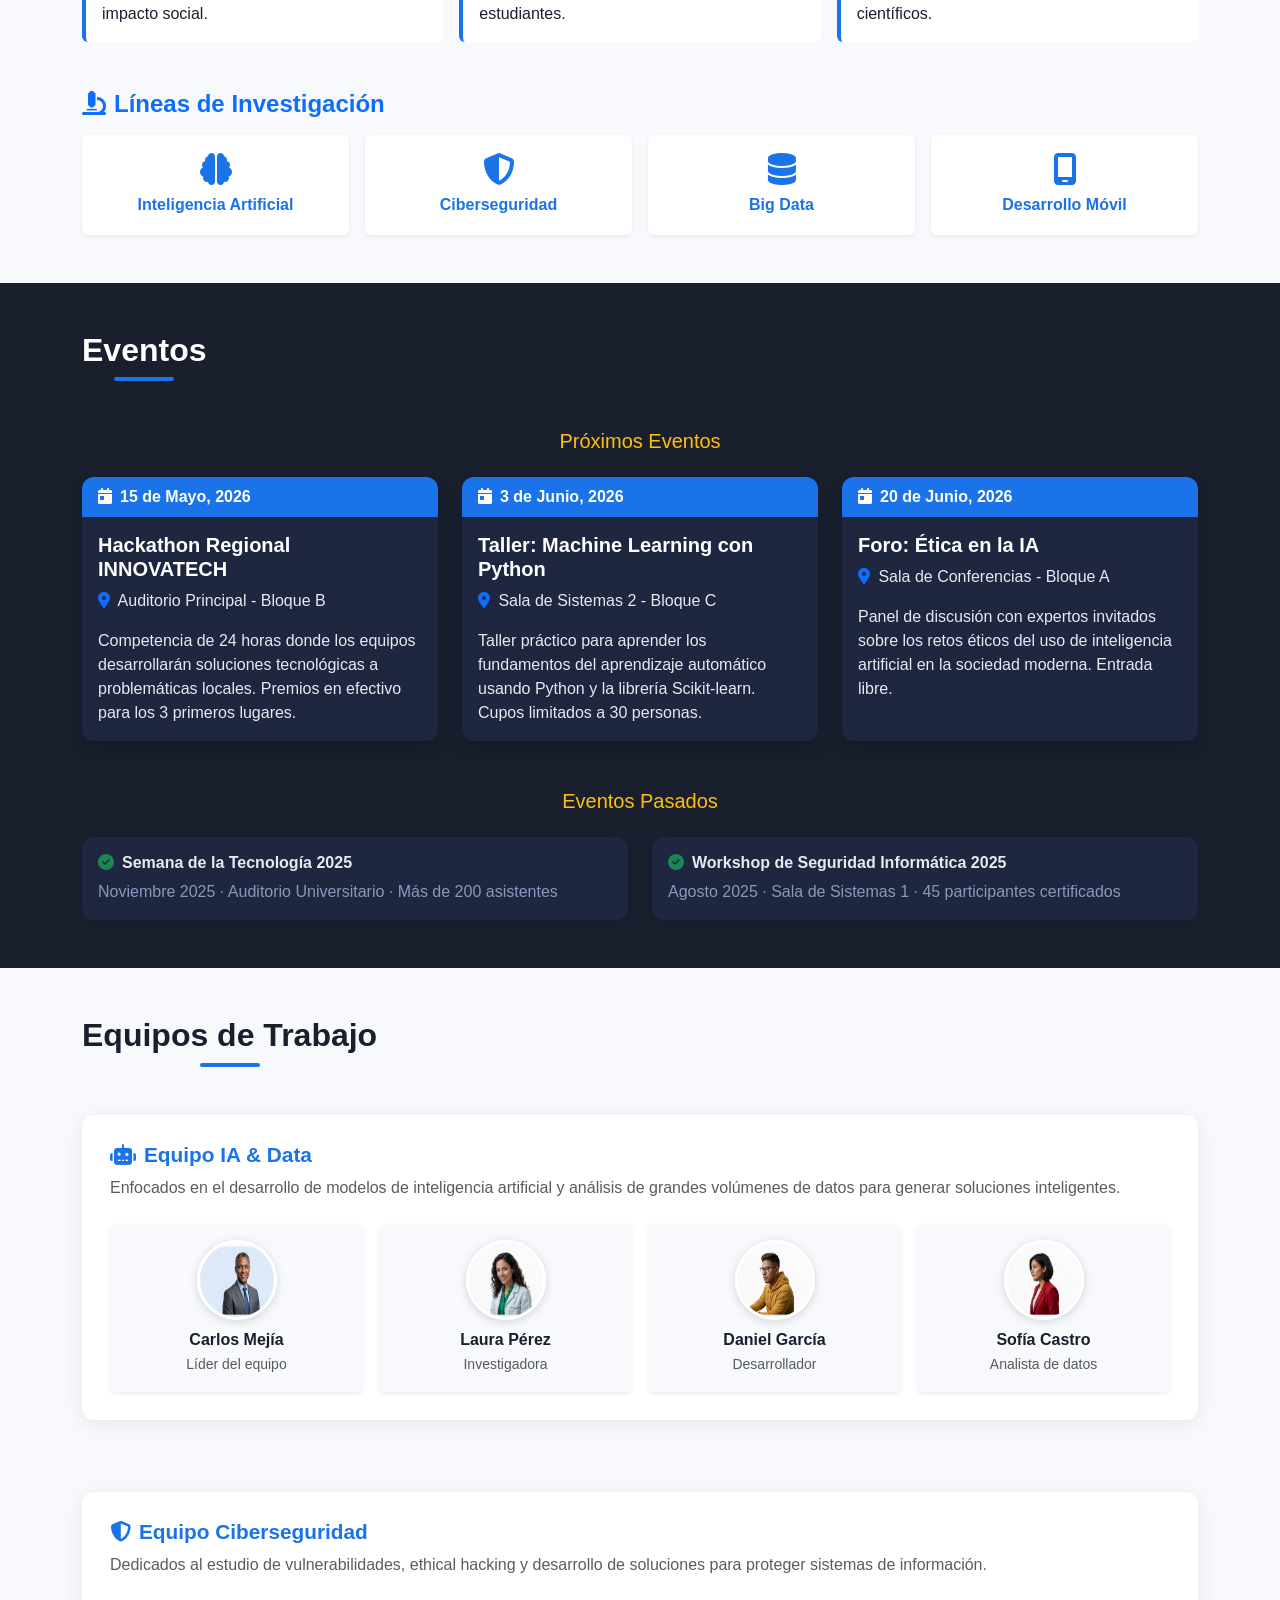
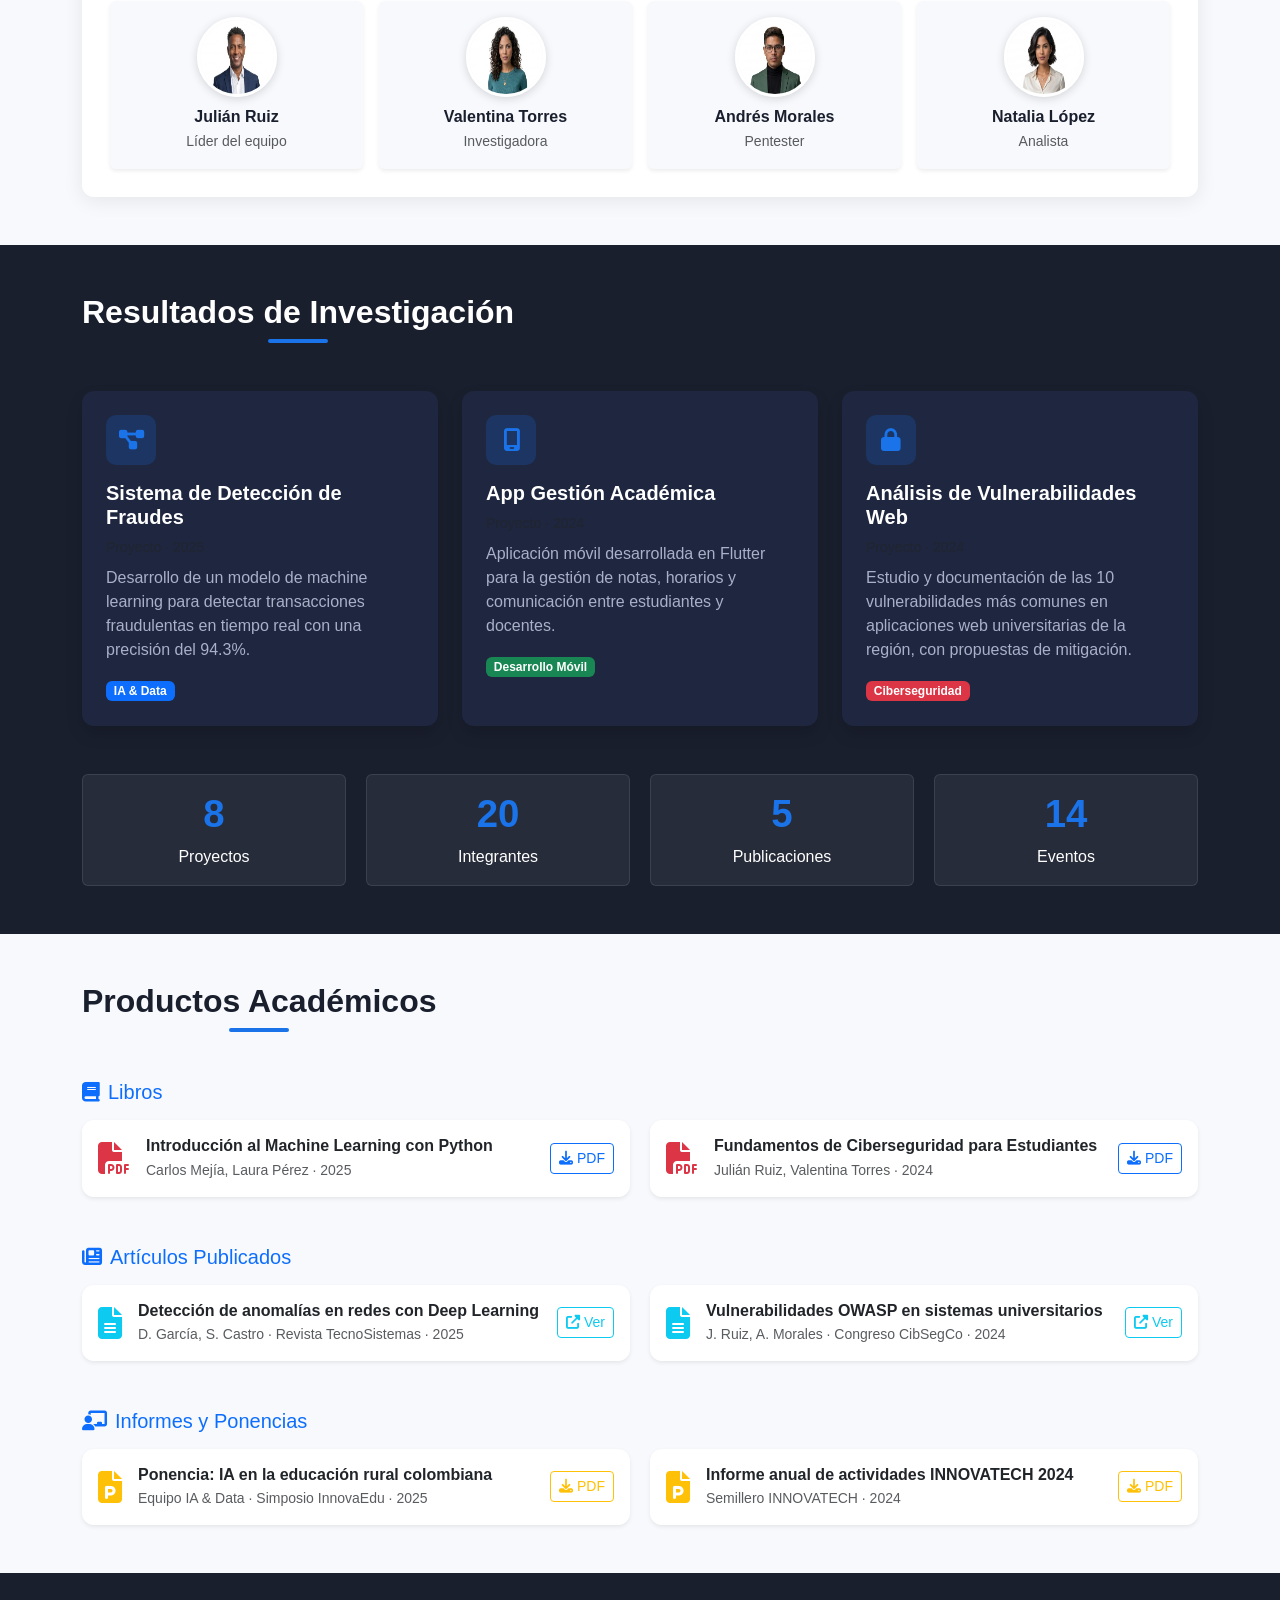
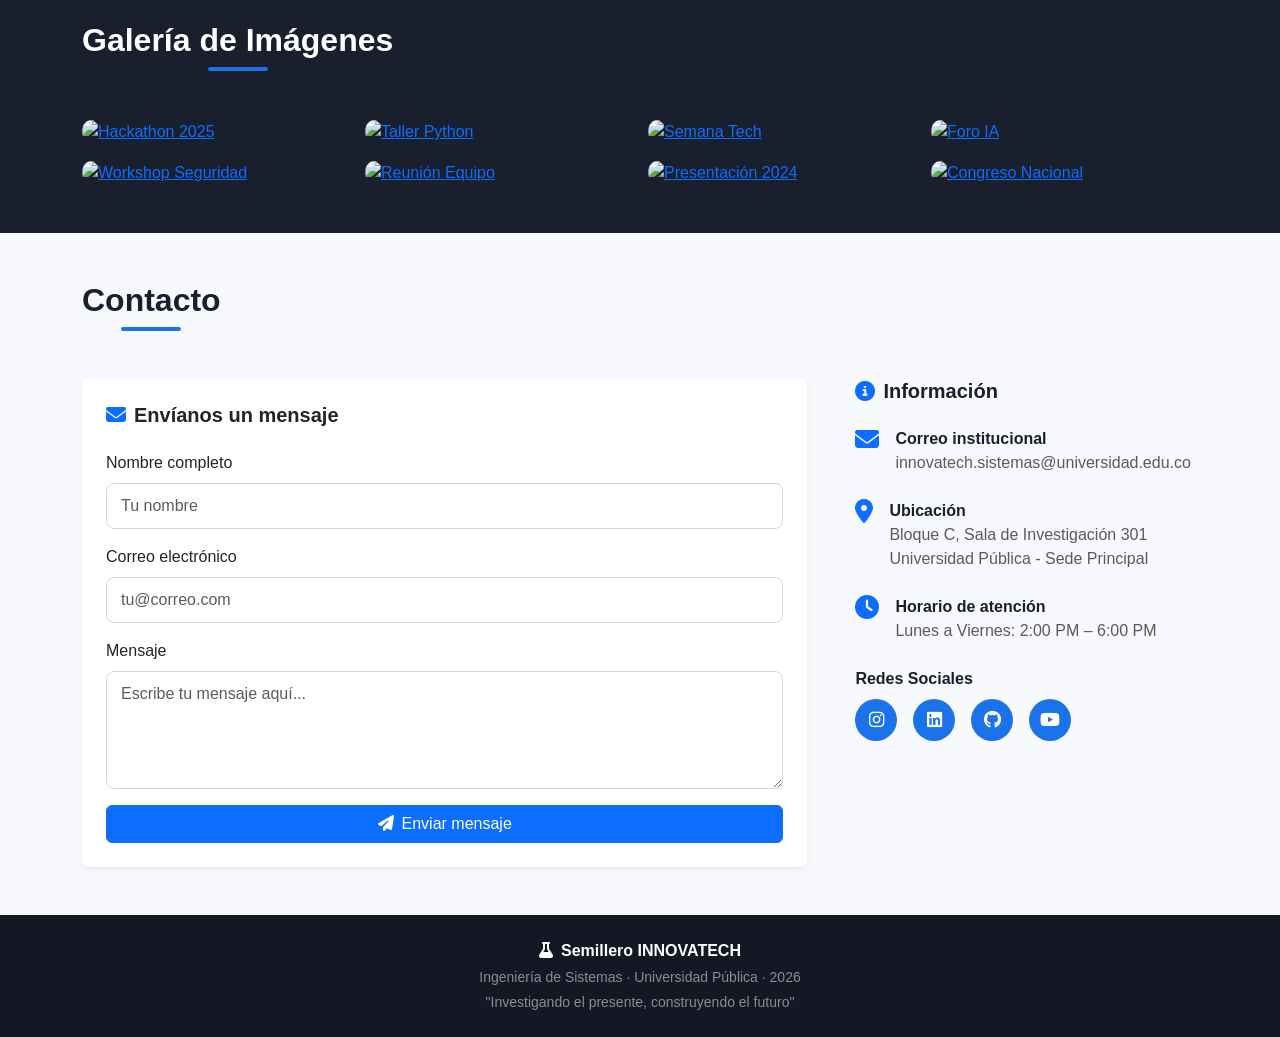
==== commit 53222256: "Entrega" ====
--- a/index.html
+++ b/index.html
@@ -79,7 +79,7 @@
                         </p>
                     </article>
                     <aside data-aos="fade-left">
-                        <img src="../img/nombre.png" class="img-fluid rounded shadow" alt="Historia del semillero" />
+                        <img src="img/nombre.png" class="img-fluid rounded shadow" alt="Historia del semillero" />
                     </aside>
                 </div>
 
@@ -235,28 +235,28 @@
                     </div>
                     <div class="integrantes-grid">
                         <div class="integrante-card text-center p-3 rounded shadow-sm" data-aos="zoom-in">
-                            <img src="../img/perfil_carlos.png" class="rounded-circle mb-2" width="80" height="80"
+                            <img src="img/perfil_carlos.png" class="rounded-circle mb-2" width="80" height="80"
                                 alt="Carlos Mejía" />
                             <p class="fw-bold mb-0">Carlos Mejía</p>
                             <small class="text-muted">Líder del equipo</small>
                         </div>
                         <div class="integrante-card text-center p-3 rounded shadow-sm" data-aos="zoom-in"
                             data-aos-delay="50">
-                            <img src="../img/perfil_laura.png" class="rounded-circle mb-2" width="80" height="80"
+                            <img src="img/perfil_laura.png" class="rounded-circle mb-2" width="80" height="80"
                                 alt="Laura Pérez" />
                             <p class="fw-bold mb-0">Laura Pérez</p>
                             <small class="text-muted">Investigadora</small>
                         </div>
                         <div class="integrante-card text-center p-3 rounded shadow-sm" data-aos="zoom-in"
                             data-aos-delay="100">
-                            <img src="../img/perfil_daniel.png" class="rounded-circle mb-2" width="80" height="80"
+                            <img src="img/perfil_daniel.png" class="rounded-circle mb-2" width="80" height="80"
                                 alt="Daniel García" />
                             <p class="fw-bold mb-0">Daniel García</p>
                             <small class="text-muted">Desarrollador</small>
                         </div>
                         <div class="integrante-card text-center p-3 rounded shadow-sm" data-aos="zoom-in"
                             data-aos-delay="150">
-                            <img src="../img/perfil_sofia.png" class="rounded-circle mb-2" width="80" height="80"
+                            <img src="img/perfil_sofia.png" class="rounded-circle mb-2" width="80" height="80"
                                 alt="Sofía Castro" />
                             <p class="fw-bold mb-0">Sofía Castro</p>
                             <small class="text-muted">Analista de datos</small>
@@ -273,28 +273,28 @@
                     </div>
                     <div class="integrantes-grid">
                         <div class="integrante-card text-center p-3 rounded shadow-sm" data-aos="zoom-in">
-                            <img src="../img/perfil_julian.png" class="rounded-circle mb-2" width="80" height="80"
+                            <img src="img/perfil_julian.png" class="rounded-circle mb-2" width="80" height="80"
                                 alt="Julián Ruiz" />
                             <p class="fw-bold mb-0">Julián Ruiz</p>
                             <small class="text-muted">Líder del equipo</small>
                         </div>
                         <div class="integrante-card text-center p-3 rounded shadow-sm" data-aos="zoom-in"
                             data-aos-delay="50">
-                            <img src="../img/perfil_valentina.png" class="rounded-circle mb-2" width="80" height="80"
+                            <img src="img/perfil_valentina.png" class="rounded-circle mb-2" width="80" height="80"
                                 alt="Valentina Torres" />
                             <p class="fw-bold mb-0">Valentina Torres</p>
                             <small class="text-muted">Investigadora</small>
                         </div>
                         <div class="integrante-card text-center p-3 rounded shadow-sm" data-aos="zoom-in"
                             data-aos-delay="100">
-                            <img src="../img/perfil_andres.png" class="rounded-circle mb-2" width="80" height="80"
+                            <img src="img/perfil_andres.png" class="rounded-circle mb-2" width="80" height="80"
                                 alt="Andrés Morales" />
                             <p class="fw-bold mb-0">Andrés Morales</p>
                             <small class="text-muted">Pentester</small>
                         </div>
                         <div class="integrante-card text-center p-3 rounded shadow-sm" data-aos="zoom-in"
                             data-aos-delay="150">
-                            <img src="../img/perfil_natalia.png" class="rounded-circle mb-2" width="80" height="80"
+                            <img src="img/perfil_natalia.png" class="rounded-circle mb-2" width="80" height="80"
                                 alt="Natalia López" />
                             <p class="fw-bold mb-0">Natalia López</p>
                             <small class="text-muted">Analista</small>
